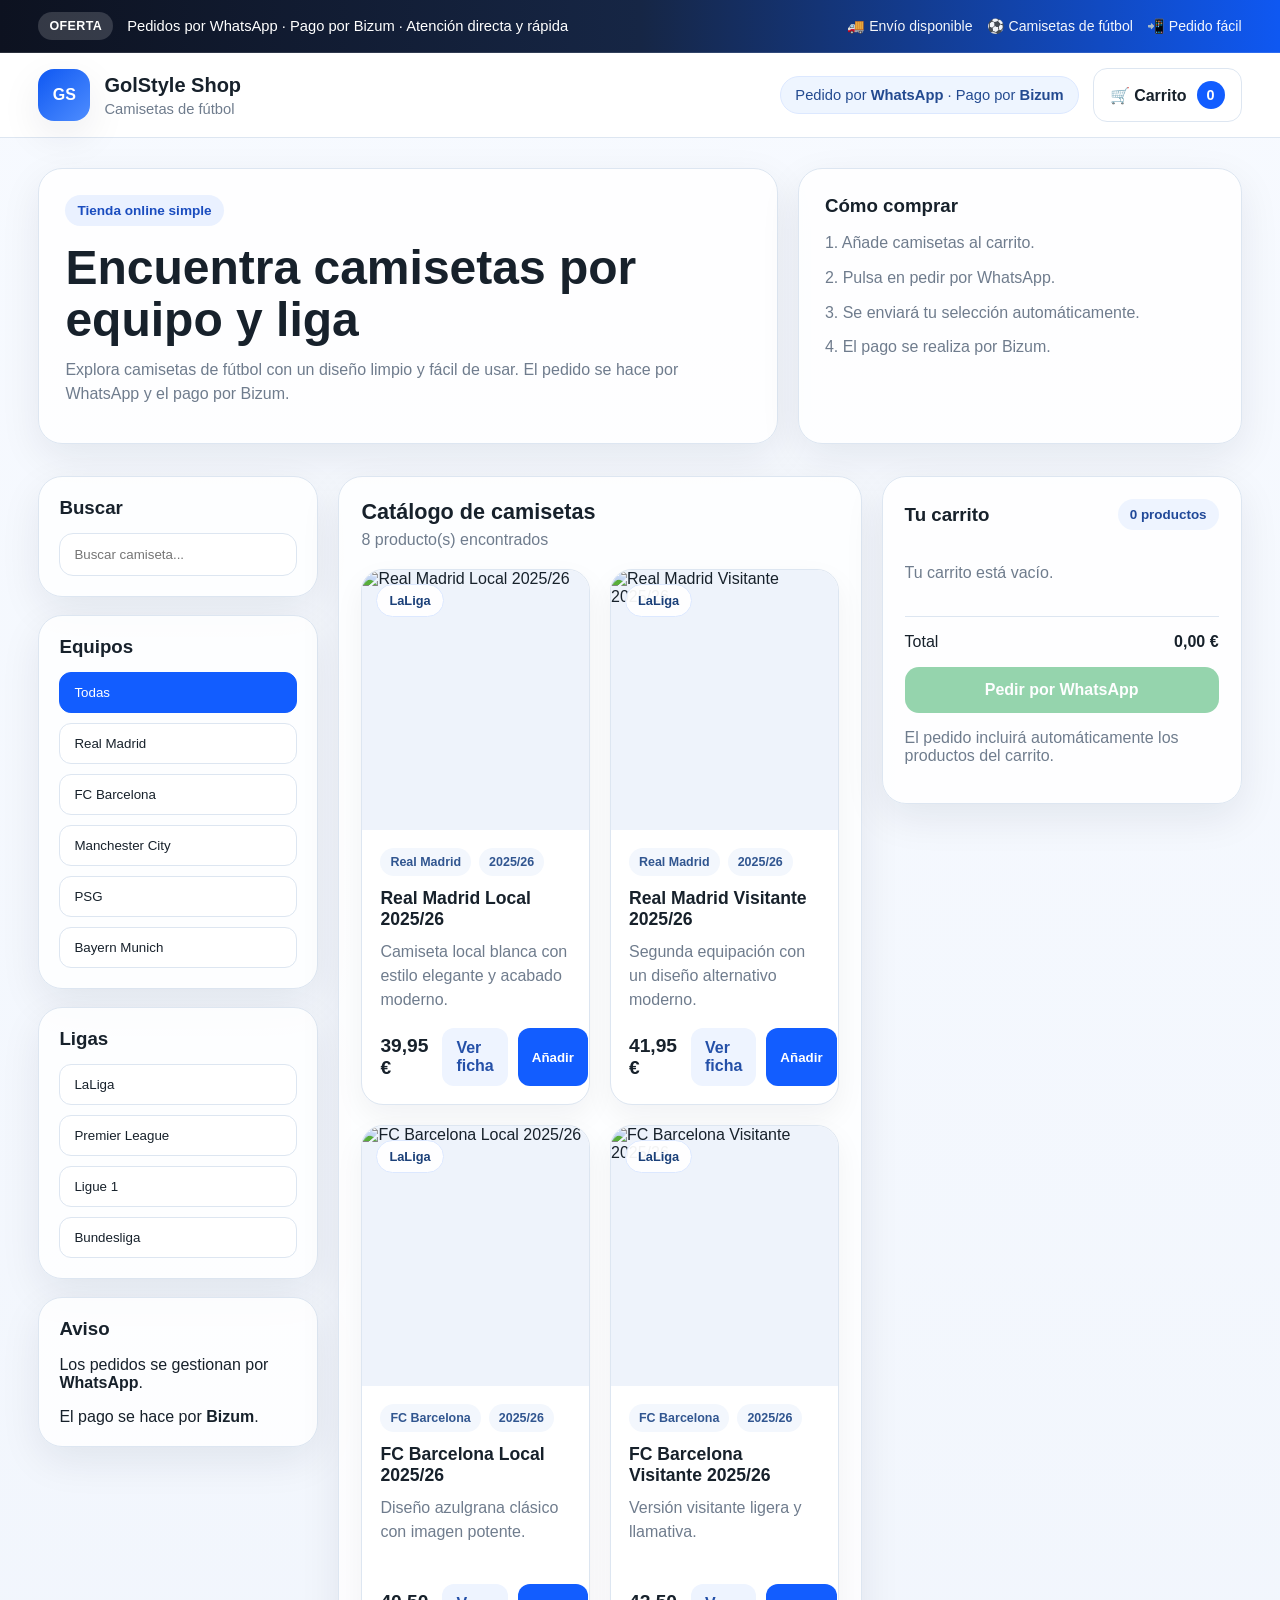
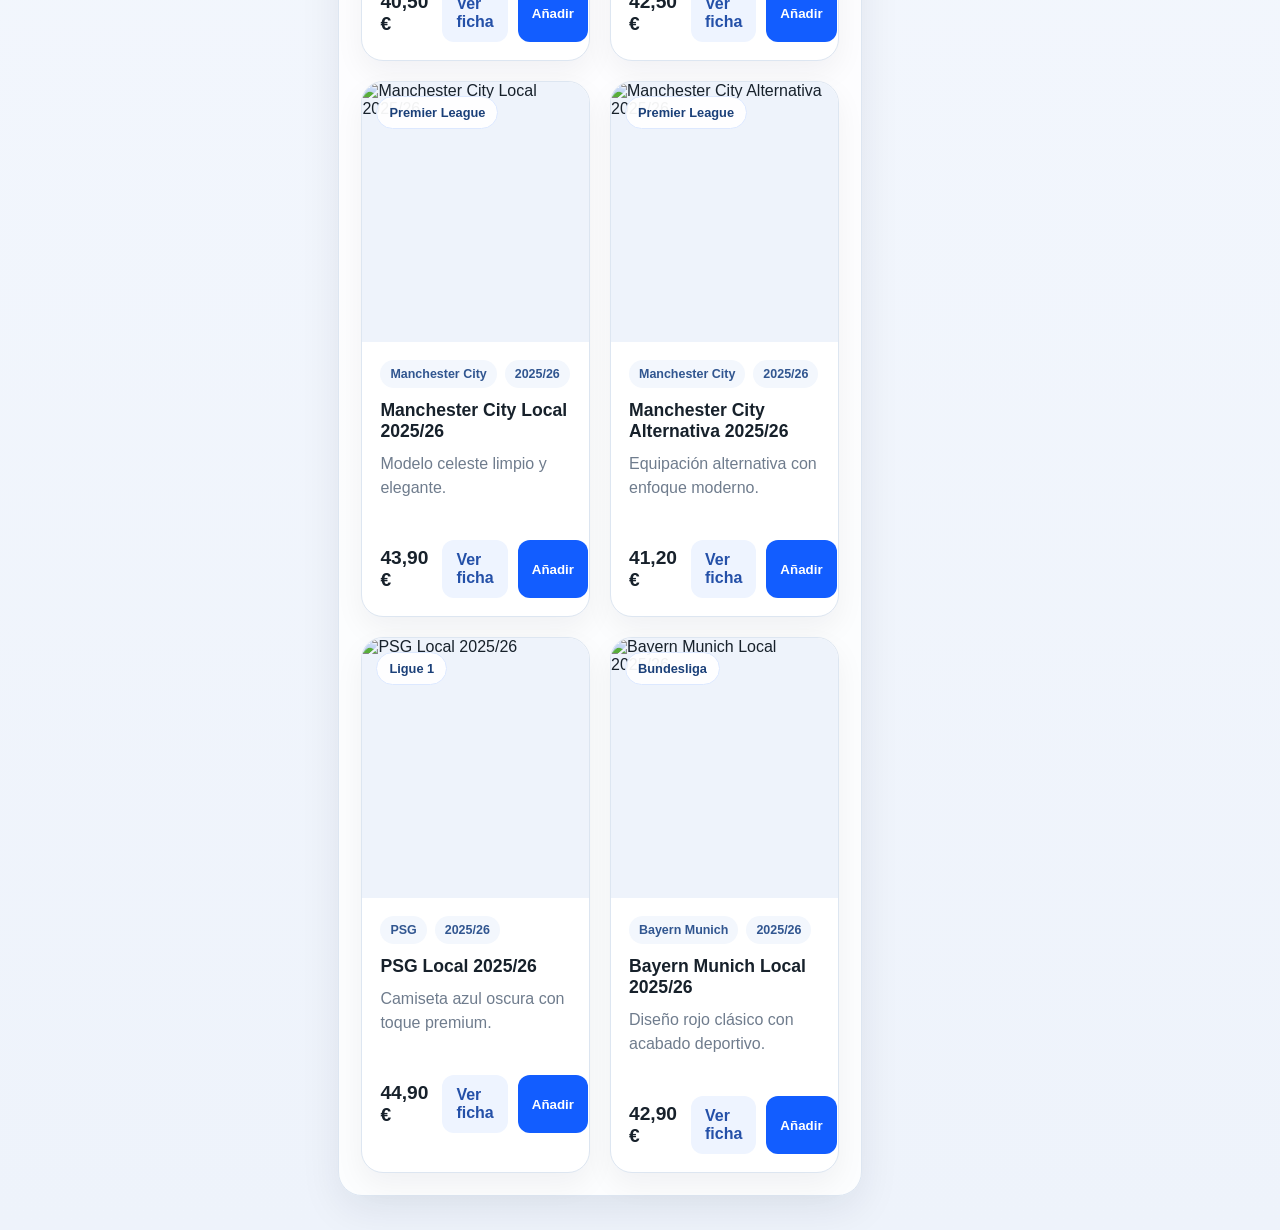
==== index.html @ f7fc3f79 "new" ====
<!DOCTYPE html>
<html lang="es">
<head>
  <meta charset="UTF-8" />
  <meta name="viewport" content="width=device-width, initial-scale=1.0" />
  <title>GolStyle Shop</title>
  <link rel="stylesheet" href="styles.css" />
</head>
<body>
  <div class="top-banner">
    <div class="container top-banner-content">
      <div class="top-banner-left">
        <span class="top-banner-badge">OFERTA</span>
        <p>Pedidos por WhatsApp · Pago por Bizum · Atención directa y rápida</p>
      </div>
      <div class="top-banner-right">
        <span>🚚 Envío disponible</span>
        <span>⚽ Camisetas de fútbol</span>
        <span>📲 Pedido fácil</span>
      </div>
    </div>
  </div>

  <header class="topbar">
    <div class="container topbar-content">
      <a href="index.html" class="logo-wrap">
        <div class="logo-badge">GS</div>
        <div>
          <h1>GolStyle Shop</h1>
          <p>Camisetas de fútbol</p>
        </div>
      </a>

      <div class="top-actions">
        <div class="shop-notice">
          Pedido por <strong>WhatsApp</strong> · Pago por <strong>Bizum</strong>
        </div>

        <a href="#cartPanel" class="cart-nav-btn">
          🛒 Carrito
          <span id="navCartCount" class="cart-count">0</span>
        </a>
      </div>
    </div>
  </header>

  <section class="hero">
    <div class="container hero-content">
      <div class="hero-text">
        <span class="hero-tag">Tienda online simple</span>
        <h2>Encuentra camisetas por equipo y liga</h2>
        <p>
          Explora camisetas de fútbol con un diseño limpio y fácil de usar.
          El pedido se hace por WhatsApp y el pago por Bizum.
        </p>
      </div>

      <div class="hero-info-card">
        <h3>Cómo comprar</h3>
        <p>1. Añade camisetas al carrito.</p>
        <p>2. Pulsa en pedir por WhatsApp.</p>
        <p>3. Se enviará tu selección automáticamente.</p>
        <p>4. El pago se realiza por Bizum.</p>
      </div>
    </div>
  </section>

  <main class="container shop-layout">
    <aside class="sidebar">
      <div class="sidebar-card">
        <h3>Buscar</h3>
        <input type="text" id="searchInput" class="search-input" placeholder="Buscar camiseta..." />
      </div>

      <div class="sidebar-card">
        <h3>Equipos</h3>
        <div class="filter-list" id="teamFilters">
          <button class="filter-btn active" data-type="all" data-value="all">Todas</button>
          <button class="filter-btn" data-type="team" data-value="Real Madrid">Real Madrid</button>
          <button class="filter-btn" data-type="team" data-value="FC Barcelona">FC Barcelona</button>
          <button class="filter-btn" data-type="team" data-value="Manchester City">Manchester City</button>
          <button class="filter-btn" data-type="team" data-value="PSG">PSG</button>
          <button class="filter-btn" data-type="team" data-value="Bayern Munich">Bayern Munich</button>
        </div>
      </div>

      <div class="sidebar-card">
        <h3>Ligas</h3>
        <div class="filter-list" id="leagueFilters">
          <button class="filter-btn" data-type="league" data-value="LaLiga">LaLiga</button>
          <button class="filter-btn" data-type="league" data-value="Premier League">Premier League</button>
          <button class="filter-btn" data-type="league" data-value="Ligue 1">Ligue 1</button>
          <button class="filter-btn" data-type="league" data-value="Bundesliga">Bundesliga</button>
        </div>
      </div>

      <div class="sidebar-card info-box">
        <h3>Aviso</h3>
        <p>Los pedidos se gestionan por <strong>WhatsApp</strong>.</p>
        <p>El pago se hace por <strong>Bizum</strong>.</p>
      </div>
    </aside>

    <section class="catalog-section">
      <div class="section-head">
        <div>
          <h3>Catálogo de camisetas</h3>
          <p id="resultsText">Cargando productos...</p>
        </div>
      </div>

      <div id="productsGrid" class="products-grid"></div>
    </section>

    <aside class="cart-panel" id="cartPanel">
      <div class="cart-card">
        <div class="cart-header">
          <h3>Tu carrito</h3>
          <span id="cartItemsCountLabel" class="mini-pill">0 productos</span>
        </div>

        <div id="cartItems" class="cart-items">
          <p class="empty-state">Tu carrito está vacío.</p>
        </div>

        <div class="cart-footer">
          <div class="cart-total-row">
            <span>Total</span>
            <strong id="cartTotal">0,00 €</strong>
          </div>

          <a id="whatsappOrderBtn" class="order-btn disabled" href="#" target="_blank" rel="noopener noreferrer">
            Pedir por WhatsApp
          </a>

          <p class="small-note">
            El pedido incluirá automáticamente los productos del carrito.
          </p>
        </div>
      </div>
    </aside>
  </main>

  <script src="app.js"></script>
</body>
</html>
---- styles.css ----
:root {
  --bg: #f4f7fb;
  --white: #ffffff;
  --surface: #f8fbff;
  --border: #dde6f1;
  --text: #17212b;
  --muted: #6f7c8d;
  --primary: #125dff;
  --primary-dark: #0f4bd0;
  --success: #17a34a;
  --danger: #c63434;
  --shadow: 0 14px 40px rgba(14, 26, 45, 0.08);
  --radius-xl: 24px;
  --radius-lg: 18px;
  --radius-md: 14px;
}

* {
  box-sizing: border-box;
}

html {
  scroll-behavior: smooth;
}

body {
  margin: 0;
  font-family: Arial, Helvetica, sans-serif;
  background: linear-gradient(180deg, #f7faff 0%, #eef3fb 100%);
  color: var(--text);
}

a {
  color: inherit;
  text-decoration: none;
}

img {
  display: block;
  width: 100%;
}

.container {
  width: min(1380px, 94%);
  margin: 0 auto;
}

.top-banner {
  background: linear-gradient(90deg, #0d1220, #162645, #0f58f2);
  color: white;
  border-bottom: 1px solid rgba(255, 255, 255, 0.12);
}

.top-banner-content {
  min-height: 52px;
  display: flex;
  align-items: center;
  justify-content: space-between;
  gap: 18px;
  flex-wrap: wrap;
  padding: 10px 0;
}

.top-banner-left,
.top-banner-right {
  display: flex;
  align-items: center;
  gap: 14px;
  flex-wrap: wrap;
}

.top-banner-left p {
  margin: 0;
  font-size: 0.92rem;
}

.top-banner-right span {
  font-size: 0.88rem;
  opacity: 0.95;
}

.top-banner-badge {
  display: inline-flex;
  align-items: center;
  justify-content: center;
  padding: 7px 11px;
  border-radius: 999px;
  background: rgba(255, 255, 255, 0.16);
  font-size: 0.78rem;
  font-weight: 800;
  letter-spacing: 0.4px;
}

.topbar {
  position: sticky;
  top: 0;
  z-index: 50;
  background: rgba(255, 255, 255, 0.92);
  backdrop-filter: blur(12px);
  border-bottom: 1px solid var(--border);
}

.topbar-content {
  min-height: 84px;
  display: flex;
  align-items: center;
  justify-content: space-between;
  gap: 20px;
}

.logo-wrap {
  display: flex;
  align-items: center;
  gap: 14px;
}

.logo-badge {
  width: 52px;
  height: 52px;
  border-radius: 16px;
  display: grid;
  place-items: center;
  color: white;
  font-weight: 800;
  background: linear-gradient(135deg, #0f58f2, #4e8dff);
  box-shadow: var(--shadow);
}

.logo-wrap h1 {
  margin: 0;
  font-size: 1.25rem;
}

.logo-wrap p {
  margin: 4px 0 0;
  color: var(--muted);
  font-size: 0.92rem;
}

.top-actions {
  display: flex;
  align-items: center;
  gap: 14px;
  flex-wrap: wrap;
  justify-content: flex-end;
}

.shop-notice {
  padding: 10px 14px;
  background: #eef5ff;
  border: 1px solid #dce8ff;
  border-radius: 999px;
  color: #234a90;
  font-size: 0.92rem;
}

.cart-nav-btn,
.back-btn {
  display: inline-flex;
  align-items: center;
  gap: 10px;
  background: var(--white);
  border: 1px solid var(--border);
  padding: 12px 16px;
  border-radius: 14px;
  font-weight: 700;
}

.cart-count {
  min-width: 28px;
  height: 28px;
  padding: 0 8px;
  border-radius: 999px;
  display: grid;
  place-items: center;
  background: var(--primary);
  color: white;
  font-size: 0.9rem;
}

.hero {
  padding: 30px 0 14px;
}

.hero-content {
  display: grid;
  grid-template-columns: 1.5fr 0.9fr;
  gap: 20px;
  align-items: stretch;
}

.hero-text,
.hero-info-card {
  background: rgba(255, 255, 255, 0.85);
  border: 1px solid var(--border);
  box-shadow: var(--shadow);
  border-radius: var(--radius-xl);
  padding: 26px;
}

.hero-tag {
  display: inline-block;
  background: #eaf1ff;
  color: #1b4dbf;
  padding: 8px 12px;
  border-radius: 999px;
  font-weight: 700;
  font-size: 0.85rem;
  margin-bottom: 16px;
}

.hero-text h2 {
  margin: 0 0 12px;
  font-size: clamp(2rem, 4vw, 3rem);
  line-height: 1.08;
}

.hero-text p,
.hero-info-card p {
  margin: 0 0 10px;
  color: var(--muted);
  line-height: 1.55;
}

.hero-info-card h3 {
  margin-top: 0;
  margin-bottom: 14px;
}

.shop-layout {
  display: grid;
  grid-template-columns: 280px 1fr 360px;
  gap: 20px;
  padding: 18px 0 34px;
}

.sidebar,
.catalog-section,
.cart-panel {
  min-width: 0;
}

.sidebar-card,
.cart-card,
.catalog-section {
  background: rgba(255, 255, 255, 0.84);
  border: 1px solid var(--border);
  border-radius: var(--radius-xl);
  box-shadow: var(--shadow);
}

.sidebar-card {
  padding: 20px;
  margin-bottom: 18px;
}

.sidebar-card h3 {
  margin-top: 0;
  margin-bottom: 14px;
}

.search-input,
.product-select,
.quantity-input {
  width: 100%;
  border: 1px solid var(--border);
  border-radius: 14px;
  padding: 13px 14px;
  outline: none;
  background: white;
}

.search-input:focus,
.product-select:focus,
.quantity-input:focus {
  border-color: var(--primary);
}

.filter-list {
  display: flex;
  flex-direction: column;
  gap: 10px;
}

.filter-btn {
  border: 1px solid var(--border);
  background: white;
  color: var(--text);
  text-align: left;
  padding: 12px 14px;
  border-radius: 12px;
  cursor: pointer;
  transition: 0.2s ease;
}

.filter-btn:hover,
.filter-btn.active {
  background: var(--primary);
  color: white;
  border-color: var(--primary);
}

.info-box p:last-child {
  margin-bottom: 0;
}

.catalog-section {
  padding: 22px;
}

.section-head {
  margin-bottom: 20px;
}

.section-head h3 {
  margin: 0 0 6px;
  font-size: 1.35rem;
}

.section-head p {
  margin: 0;
  color: var(--muted);
}

.products-grid {
  display: grid;
  grid-template-columns: repeat(2, minmax(0, 1fr));
  gap: 20px;
}

.product-card {
  overflow: hidden;
  background: white;
  border: 1px solid var(--border);
  border-radius: 22px;
  transition: 0.25s ease;
  box-shadow: 0 12px 30px rgba(16, 24, 40, 0.05);
}

.product-card:hover {
  transform: translateY(-5px);
  box-shadow: 0 22px 40px rgba(16, 24, 40, 0.1);
}

.product-image-wrap {
  position: relative;
  overflow: hidden;
  background: #eef3fb;
}

.product-image {
  height: 260px;
  object-fit: cover;
}

.product-badge {
  position: absolute;
  top: 14px;
  left: 14px;
  background: rgba(255, 255, 255, 0.94);
  color: #1b4079;
  border: 1px solid #dce8ff;
  padding: 8px 12px;
  border-radius: 999px;
  font-size: 0.8rem;
  font-weight: 700;
}

.product-body {
  padding: 18px;
}

.product-tags {
  display: flex;
  flex-wrap: wrap;
  gap: 8px;
  margin-bottom: 12px;
}

.product-tag {
  padding: 7px 10px;
  background: #f3f7fd;
  color: #315690;
  border-radius: 999px;
  font-size: 0.78rem;
  font-weight: 700;
}

.product-title {
  margin: 0 0 10px;
  font-size: 1.1rem;
}

.product-desc {
  margin: 0 0 16px;
  color: var(--muted);
  line-height: 1.5;
  min-height: 72px;
}

.product-bottom {
  display: flex;
  justify-content: space-between;
  align-items: center;
  gap: 14px;
}

.product-price {
  font-size: 1.2rem;
  font-weight: 800;
}

.product-actions {
  display: flex;
  gap: 10px;
}

.details-btn,
.add-btn {
  border: none;
  cursor: pointer;
  border-radius: 12px;
  padding: 11px 14px;
  font-weight: 700;
}

.details-btn {
  background: #eef4ff;
  color: #2450a8;
}

.add-btn {
  background: var(--primary);
  color: white;
}

.add-btn:hover {
  background: var(--primary-dark);
}

.cart-card {
  position: sticky;
  top: 105px;
  padding: 22px;
}

.cart-header {
  display: flex;
  justify-content: space-between;
  align-items: center;
  gap: 12px;
  margin-bottom: 18px;
}

.cart-header h3 {
  margin: 0;
}

.mini-pill {
  background: #eef4ff;
  color: #214999;
  padding: 8px 12px;
  border-radius: 999px;
  font-size: 0.84rem;
  font-weight: 700;
}

.cart-items {
  display: flex;
  flex-direction: column;
  gap: 12px;
  max-height: 420px;
  overflow: auto;
  padding-right: 4px;
}

.cart-item {
  border: 1px solid var(--border);
  border-radius: 16px;
  padding: 12px;
  background: #fff;
}

.cart-item-top {
  display: flex;
  gap: 12px;
  justify-content: space-between;
}

.cart-item-name {
  margin: 0 0 6px;
  font-weight: 700;
}

.cart-item-meta {
  margin: 0;
  color: var(--muted);
  font-size: 0.92rem;
}

.qty-controls {
  display: flex;
  align-items: center;
  gap: 8px;
  margin-top: 10px;
}

.qty-btn {
  width: 30px;
  height: 30px;
  border: 1px solid var(--border);
  background: #f8fbff;
  border-radius: 8px;
  cursor: pointer;
  font-weight: 700;
}

.remove-btn {
  border: none;
  background: #ffe9e9;
  color: var(--danger);
  padding: 8px 10px;
  border-radius: 10px;
  cursor: pointer;
  height: fit-content;
}

.cart-footer {
  margin-top: 18px;
  border-top: 1px solid var(--border);
  padding-top: 16px;
}

.cart-total-row {
  display: flex;
  justify-content: space-between;
  margin-bottom: 16px;
  font-size: 1rem;
}

.order-btn {
  display: block;
  text-align: center;
  padding: 14px 16px;
  border-radius: 14px;
  background: var(--success);
  color: white;
  font-weight: 800;
}

.order-btn.disabled {
  opacity: 0.45;
  pointer-events: none;
}

.small-note,
.empty-state,
.no-results {
  color: var(--muted);
}

.no-results {
  padding: 28px;
  border: 1px dashed var(--border);
  border-radius: 18px;
  text-align: center;
}

.product-page {
  padding: 32px 0 42px;
}

.product-detail-card {
  background: rgba(255, 255, 255, 0.88);
  border: 1px solid var(--border);
  box-shadow: var(--shadow);
  border-radius: 28px;
  overflow: hidden;
  display: grid;
  grid-template-columns: 1fr 1fr;
}

.product-detail-image {
  width: 100%;
  height: 100%;
  min-height: 560px;
  object-fit: cover;
  background: #eef3fb;
}

.product-detail-content {
  padding: 34px;
}

.product-detail-tags {
  display: flex;
  gap: 10px;
  flex-wrap: wrap;
  margin-bottom: 16px;
}

.product-detail-content h2 {
  margin: 0 0 14px;
  font-size: 2rem;
}

.product-detail-content p {
  color: var(--muted);
  line-height: 1.6;
}

.product-detail-price {
  font-size: 2rem;
  font-weight: 800;
  margin: 24px 0 20px;
}

.product-form-box {
  margin: 24px 0;
  padding: 20px;
  background: #f7faff;
  border: 1px solid var(--border);
  border-radius: 18px;
}

.form-grid {
  display: grid;
  grid-template-columns: 1fr 1fr;
  gap: 16px;
}

.form-group label {
  display: block;
  font-weight: 700;
  margin-bottom: 8px;
}

.product-detail-actions {
  display: flex;
  gap: 12px;
  flex-wrap: wrap;
  margin-top: 22px;
}

.big-btn {
  border: none;
  cursor: pointer;
  border-radius: 14px;
  padding: 14px 18px;
  font-weight: 800;
}

.big-btn.primary {
  background: var(--primary);
  color: white;
}

.big-btn.secondary {
  background: #eef4ff;
  color: #244ea8;
}

@media (max-width: 1220px) {
  .shop-layout {
    grid-template-columns: 260px 1fr;
  }

  .cart-panel {
    grid-column: 1 / -1;
  }

  .cart-card {
    position: static;
  }
}

@media (max-width: 960px) {
  .hero-content,
  .product-detail-card,
  .shop-layout,
  .form-grid {
    grid-template-columns: 1fr;
  }

  .products-grid {
    grid-template-columns: 1fr;
  }

  .product-detail-image {
    min-height: 360px;
  }
}

@media (max-width: 700px) {
  .topbar-content,
  .top-actions,
  .top-banner-content {
    flex-direction: column;
    align-items: flex-start;
  }

  .product-bottom {
    flex-direction: column;
    align-items: flex-start;
  }

  .product-actions {
    width: 100%;
    flex-direction: column;
  }

  .details-btn,
  .add-btn {
    width: 100%;
  }
}
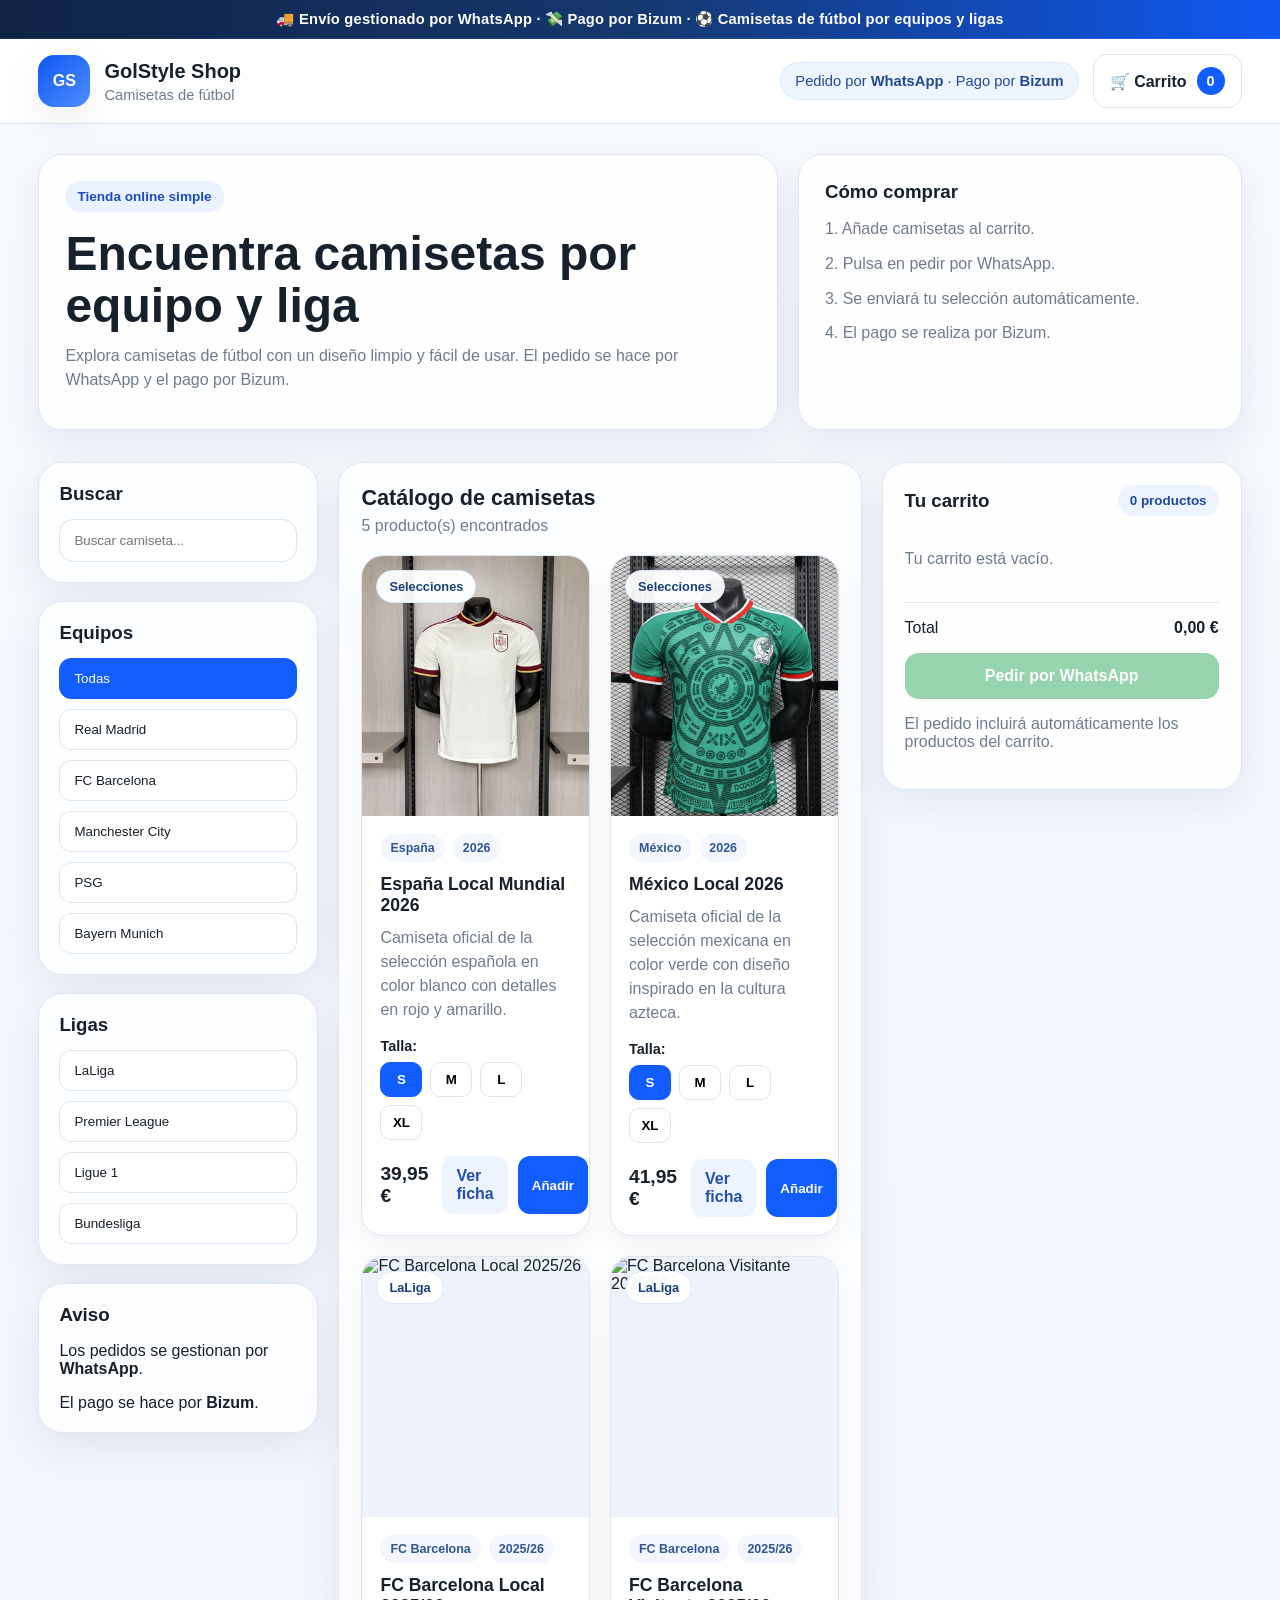
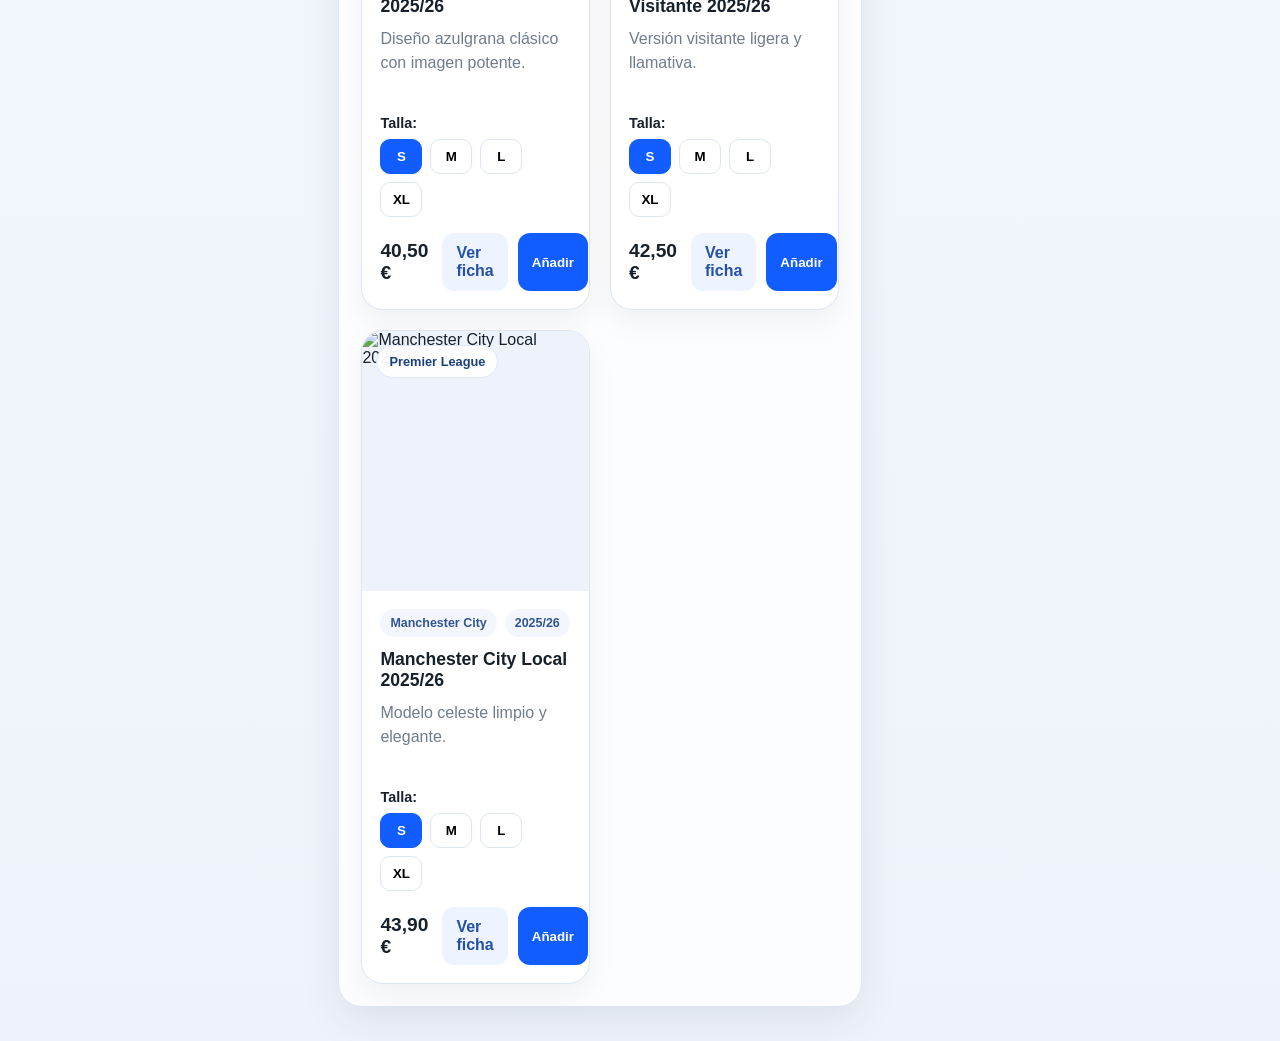
==== commit baac8563: "new 2" ====
--- a/index.html
+++ b/index.html
@@ -9,15 +9,7 @@
 <body>
   <div class="top-banner">
     <div class="container top-banner-content">
-      <div class="top-banner-left">
-        <span class="top-banner-badge">OFERTA</span>
-        <p>Pedidos por WhatsApp · Pago por Bizum · Atención directa y rápida</p>
-      </div>
-      <div class="top-banner-right">
-        <span>🚚 Envío disponible</span>
-        <span>⚽ Camisetas de fútbol</span>
-        <span>📲 Pedido fácil</span>
-      </div>
+      <p>🚚 Envío gestionado por WhatsApp · 💸 Pago por Bizum · ⚽ Camisetas de fútbol por equipos y ligas</p>
     </div>
   </div>
 
--- a/styles.css
+++ b/styles.css
@@ -46,49 +46,24 @@
 }
 
 .top-banner {
-  background: linear-gradient(90deg, #0d1220, #162645, #0f58f2);
+  background: linear-gradient(90deg, #0e2244, #15386f, #0f58f2);
   color: white;
-  border-bottom: 1px solid rgba(255, 255, 255, 0.12);
+  padding: 10px 0;
+  border-bottom: 1px solid rgba(255,255,255,0.08);
 }
 
 .top-banner-content {
-  min-height: 52px;
-  display: flex;
-  align-items: center;
-  justify-content: space-between;
-  gap: 18px;
-  flex-wrap: wrap;
-  padding: 10px 0;
-}
-
-.top-banner-left,
-.top-banner-right {
-  display: flex;
-  align-items: center;
-  gap: 14px;
-  flex-wrap: wrap;
-}
-
-.top-banner-left p {
+  display: flex;
+  align-items: center;
+  justify-content: center;
+  text-align: center;
+}
+
+.top-banner-content p {
   margin: 0;
   font-size: 0.92rem;
-}
-
-.top-banner-right span {
-  font-size: 0.88rem;
-  opacity: 0.95;
-}
-
-.top-banner-badge {
-  display: inline-flex;
-  align-items: center;
-  justify-content: center;
-  padding: 7px 11px;
-  border-radius: 999px;
-  background: rgba(255, 255, 255, 0.16);
-  font-size: 0.78rem;
-  font-weight: 800;
-  letter-spacing: 0.4px;
+  font-weight: 700;
+  letter-spacing: 0.2px;
 }
 
 .topbar {
@@ -259,9 +234,7 @@
   margin-bottom: 14px;
 }
 
-.search-input,
-.product-select,
-.quantity-input {
+.search-input {
   width: 100%;
   border: 1px solid var(--border);
   border-radius: 14px;
@@ -270,9 +243,7 @@
   background: white;
 }
 
-.search-input:focus,
-.product-select:focus,
-.quantity-input:focus {
+.search-input:focus {
   border-color: var(--primary);
 }
 
@@ -615,31 +586,77 @@
   margin: 24px 0 20px;
 }
 
-.product-form-box {
-  margin: 24px 0;
-  padding: 20px;
-  background: #f7faff;
-  border: 1px solid var(--border);
-  border-radius: 18px;
-}
-
-.form-grid {
-  display: grid;
-  grid-template-columns: 1fr 1fr;
-  gap: 16px;
-}
-
-.form-group label {
-  display: block;
-  font-weight: 700;
-  margin-bottom: 8px;
+.product-option-block {
+  margin: 18px 0;
+}
+
+.product-option-block h4 {
+  margin: 0 0 10px;
+  font-size: 1rem;
+}
+
+.size-options {
+  display: flex;
+  gap: 10px;
+  flex-wrap: wrap;
+}
+
+.size-btn {
+  min-width: 54px;
+  border: 1px solid var(--border);
+  background: white;
+  border-radius: 12px;
+  padding: 11px 14px;
+  cursor: pointer;
+  font-weight: 700;
+}
+
+.size-btn.active {
+  background: var(--primary);
+  color: white;
+  border-color: var(--primary);
+}
+
+.quantity-selector {
+  display: inline-flex;
+  align-items: center;
+  gap: 12px;
+  border: 1px solid var(--border);
+  border-radius: 14px;
+  padding: 10px 12px;
+  background: white;
+}
+
+.quantity-btn {
+  width: 34px;
+  height: 34px;
+  border: none;
+  border-radius: 10px;
+  background: #eef4ff;
+  color: #214999;
+  font-size: 1rem;
+  font-weight: 800;
+  cursor: pointer;
+}
+
+.quantity-value {
+  min-width: 28px;
+  text-align: center;
+  font-weight: 800;
+}
+
+.selected-info {
+  margin-top: 12px;
+  font-size: 0.95rem;
+  color: #33507e;
+  font-weight: 700;
 }
 
 .product-detail-actions {
   display: flex;
   gap: 12px;
   flex-wrap: wrap;
-  margin-top: 22px;
+  margin-top: 24px;
 }
 
 .big-btn {
@@ -677,8 +694,7 @@
 @media (max-width: 960px) {
   .hero-content,
   .product-detail-card,
-  .shop-layout,
-  .form-grid {
+  .shop-layout {
     grid-template-columns: 1fr;
   }
 
@@ -693,8 +709,7 @@
 
 @media (max-width: 700px) {
   .topbar-content,
-  .top-actions,
-  .top-banner-content {
+  .top-actions {
     flex-direction: column;
     align-items: flex-start;
   }
@@ -710,7 +725,156 @@
   }
 
   .details-btn,
-  .add-btn {
+  .add-btn,
+  .big-btn {
     width: 100%;
   }
-}+
+  .top-banner-content p {
+    font-size: 0.84rem;
+  }
+}
+
+.quick-size-block {
+  margin-bottom: 16px;
+}
+
+.quick-size-label {
+  margin: 0 0 8px;
+  font-size: 0.9rem;
+  font-weight: 700;
+  color: var(--text);
+}
+
+.card-size-options {
+  display: flex;
+  gap: 8px;
+  flex-wrap: wrap;
+}
+
+.card-size-btn {
+  min-width: 42px;
+  border: 1px solid var(--border);
+  background: white;
+  border-radius: 10px;
+  padding: 9px 11px;
+  cursor: pointer;
+  font-weight: 700;
+  transition: 0.2s ease;
+}
+
+.card-size-btn.active {
+  background: var(--primary);
+  color: white;
+  border-color: var(--primary);
+}
+
+.product-gallery-area {
+  padding: 0;
+  background: #f4f8ff;
+}
+
+.mini-gallery {
+  display: flex;
+  gap: 10px;
+  flex-wrap: wrap;
+  padding: 16px;
+  background: #fff;
+  border-top: 1px solid var(--border);
+}
+
+.mini-gallery-thumb {
+  width: 78px;
+  height: 78px;
+  border: 2px solid transparent;
+  border-radius: 14px;
+  overflow: hidden;
+  padding: 0;
+  cursor: pointer;
+  background: white;
+}
+
+.mini-gallery-thumb img {
+  width: 100%;
+  height: 100%;
+  object-fit: cover;
+}
+
+.mini-gallery-thumb.active {
+  border-color: var(--primary);
+}
+
+.custom-input {
+  width: 100%;
+  border: 1px solid var(--border);
+  border-radius: 14px;
+  padding: 13px 14px;
+  outline: none;
+  background: white;
+  font: inherit;
+}
+
+.custom-input:focus {
+  border-color: var(--primary);
+}
+
+.main-image-carousel {
+  position: relative;
+  display: flex;
+  align-items: center;
+  justify-content: center;
+  background: #f4f8ff;
+}
+
+.main-image-frame {
+  width: 100%;
+  overflow: hidden;
+  background: #eef3fb;
+}
+
+.zoomable-image {
+  transition: transform 0.35s ease;
+  transform-origin: center center;
+}
+
+.main-image-frame:hover .zoomable-image {
+  transform: scale(1.12);
+}
+
+.carousel-arrow {
+  position: absolute;
+  top: 50%;
+  transform: translateY(-50%);
+  z-index: 3;
+  width: 46px;
+  height: 46px;
+  border: none;
+  border-radius: 999px;
+  background: rgba(255, 255, 255, 0.92);
+  color: #163e82;
+  font-size: 2rem;
+  line-height: 1;
+  cursor: pointer;
+  box-shadow: 0 10px 24px rgba(16, 24, 40, 0.14);
+  display: grid;
+  place-items: center;
+}
+
+.carousel-arrow.left {
+  left: 14px;
+}
+
+.carousel-arrow.right {
+  right: 14px;
+}
+
+.carousel-arrow:hover {
+  background: white;
+}
+
+.price-helper {
+  margin: -10px 0 18px;
+  color: #48658f;
+  font-size: 0.95rem;
+  font-weight: 700;
+}
